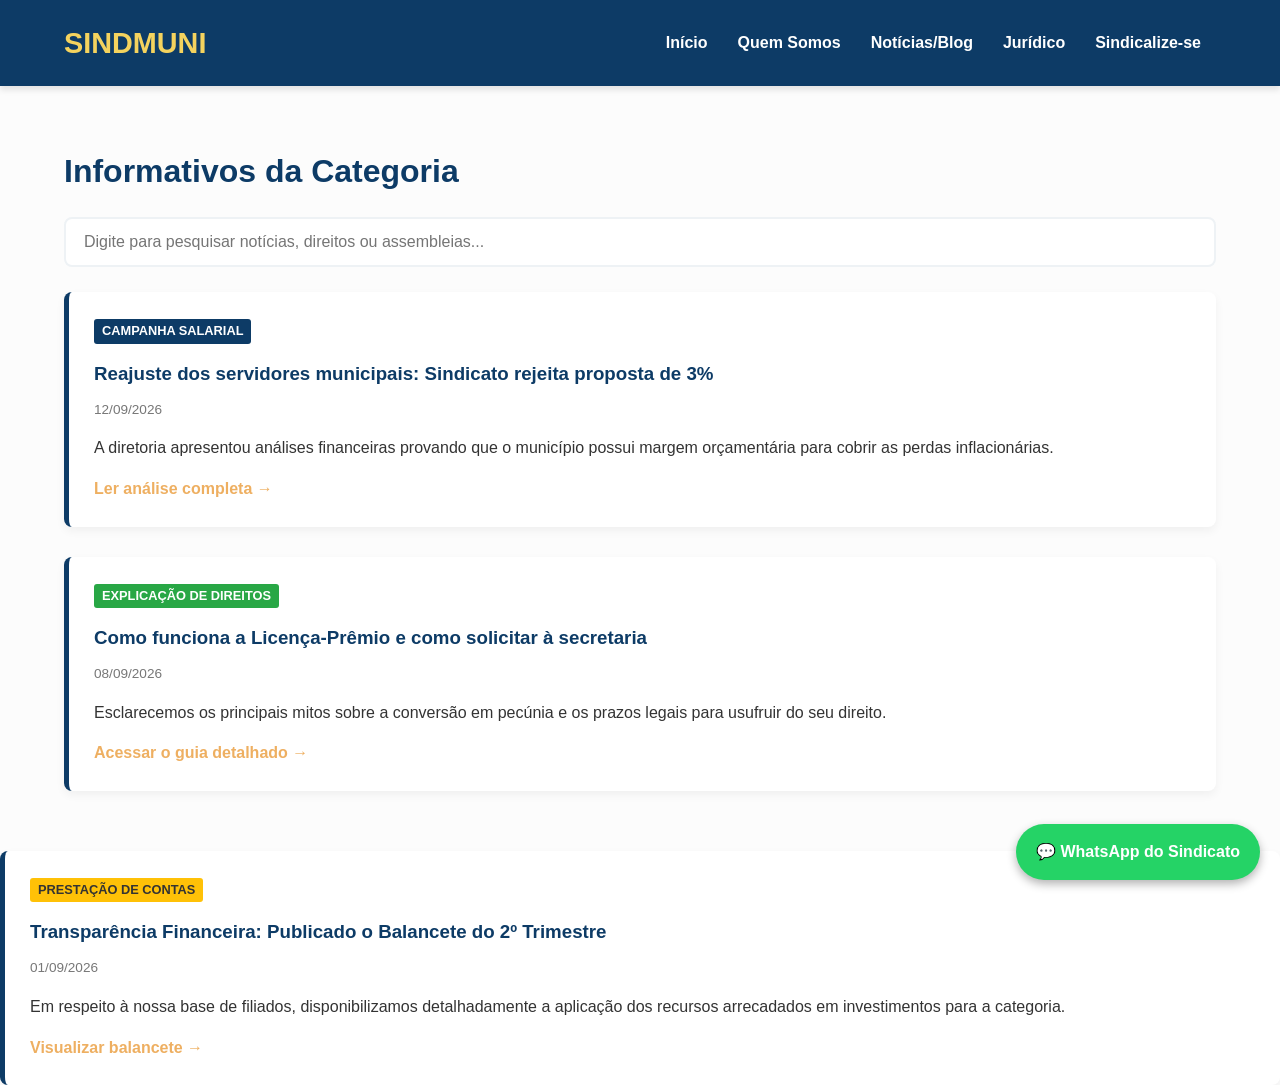
==== blog.html @ 1d119b9d "Primeiro commit do site do sindicato" ====
<!DOCTYPE html>
<html lang="pt-BR">
<head>
    <meta charset="UTF-8">
    <meta name="viewport" content="width=device-width, initial-scale=1.0">
    <title>Blog e Notícias - SINDMUNI</title>
    <link rel="stylesheet" href="style.css">
</head>
<body>
    <header>
        <div class="container header-container">
            <div class="logo"><h1>SINDMUNI</h1></div>
            <nav>
                <ul>
                    <li><a href="index.html">Início</a></li>
                    <li><a href="quem-somos.html">Quem Somos</a></li>
                    <li><a href="blog.html">Notícias/Blog</a></li>
                    <li><a href="juridico.html">Jurídico</a></li>
                    <li><a href="index.html#filiar">Sindicalize-se</a></li>
                </ul>
            </nav>
        </div>
    </header>

    <main class="container secao layout-blog">
    <div class="lista-artigos">
        <h2 class="titulo-secao" style="text-align: left; margin-bottom: 20px;">Informativos da Categoria</h2>
        
        <!-- CAMPO DE BUSCA INTERNA -->
        <div class="caixa-busca">
            <input type="text" id="input-busca" placeholder="Digite para pesquisar notícias, direitos ou assembleias...">
        </div>

        <div class="grid-noticias" id="grid-artigos" style="grid-template-columns: 1fr;">
            <!-- Artigo 1 -->
            <article class="card-noticia">
                <span class="categoria" style="background: #0d3b66; color:#fff; padding:2px 8px; border-radius:3px; font-size:0.8rem;">Campanha Salarial</span>
                <h3 style="margin-top:10px;">Reajuste dos servidores municipais: Sindicato rejeita proposta de 3%</h3>
                <p class="data">12/09/2026</p>
                <p>A diretoria apresentou análises financeiras provando que o município possui margem orçamentária para cobrir as perdas inflacionárias.</p>
                <a href="#" class="ler-mais">Ler análise completa →</a>
            </article>

            <!-- Artigo 2 -->
            <article class="card-noticia">
                <span class="categoria" style="background: #28a745; color:#fff; padding:2px 8px; border-radius:3px; font-size:0.8rem;">Explicação de Direitos</span>
                <h3 style="margin-top:10px;">Como funciona a Licença-Prêmio e como solicitar à secretaria</h3>
                <p class="data">08/09/2026</p>
                <p>Esclarecemos os principais mitos sobre a conversão em pecúnia e os prazos legais para usufruir do seu direito.</p>
                <a href="#" class="ler-mais">Acessar o guia detalhado →</a>
            </article>
        </div>
    </div>
    <!-- (Mantenha a sidebar e o restante da estrutura) -->
    </main>

    <!-- Artigo 3: Linha Editorial - Prestação de Contas -->
            <article class="card-noticia">
                <span class="categoria" style="background: #ffc107; color:#333; padding:2px 8px; border-radius:3px; font-size:0.8rem;">Prestação de Contas</span>
                <h3 style="margin-top:10px;">Transparência Financeira: Publicado o Balancete do 2º Trimestre</h3>
                <p class="data">01/09/2026</p>
                <p>Em respeito à nossa base de filiados, disponibilizamos detalhadamente a aplicação dos recursos arrecadados em investimentos para a categoria.</p>
                <a href="#" class="ler-mais">Visualizar balancete →</a>
            </article>
        </div>
    </main>

    <!-- BOTÃO FLUTUANTE DO WHATSAPP -->
<a href="https://wa.me." class="whatsapp-flutuante" target="_blank">
    <span>💬 WhatsApp do Sindicato</span>
</a>

<script src="script.js"></script>

</body>
</html>
---- style.css ----
/* Configurações Gerais */
* {
    margin: 0;
    padding: 0;
    box-sizing: border-box;
    font-family: 'Segoe UI', Tahoma, Geneva, Verdana, sans-serif;
}

body {
    color: #333;
    line-height: 1.6;
    background-color: #fcfcfc;
}

.container {
    width: 90%;
    max-width: 1200px;
    margin: 0 auto;
}

.secao {
    padding: 60px 0;
}

.titulo-secao {
    text-align: center;
    font-size: 2rem;
    color: #0d3b66;
    margin-bottom: 40px;
}

.bg-cinza {
    background-color: #f4f7f6;
}

/* Menu de Navegação */
header {
    background-color: #0d3b66;
    color: #fff;
    padding: 20px 0;
    position: sticky;
    top: 0;
    z-index: 100;
    box-shadow: 0 4px 6px rgba(0,0,0,0.1);
}

.header-container {
    display: flex;
    justify-content: space-between;
    align-items: center;
    flex-wrap: wrap;
}

.logo h1 {
    font-size: 1.8rem;
    color: #f4d35e;
}

.logo p {
    font-size: 0.8rem;
    opacity: 0.8;
}

nav ul {
    display: flex;
    list-style: none;
}

nav ul li a {
    color: #fff;
    text-decoration: none;
    padding: 10px 15px;
    font-weight: 600;
    transition: 0.3s;
}

nav ul li a:hover {
    color: #f4d35e;
}

/* Banner Principal */
.hero {
    background: linear-gradient(rgba(13, 59, 102, 0.85), rgba(13, 59, 102, 0.85)), url('https://picsum.photos') no-repeat center center/cover;
    color: #fff;
    text-align: center;
    padding: 100px 20px;
}

.hero-content h2 {
    font-size: 2.5rem;
    margin-bottom: 20px;
}

.hero-content p {
    font-size: 1.2rem;
    margin-bottom: 30px;
    max-width: 800px;
    margin-left: auto;
    margin-right: auto;
}

.btn-principal {
    display: inline-block;
    background-color: #f4d35e;
    color: #0d3b66;
    padding: 12px 30px;
    text-decoration: none;
    font-weight: bold;
    border-radius: 5px;
    transition: 0.3s;
}

.btn-principal:hover {
    background-color: #eeaf61;
}

/* Layout de Notícias (Grid) */
.grid-noticias {
    display: grid;
    grid-template-columns: repeat(auto-fit, minmax(300px, 1fr));
    gap: 30px;
}

.card-noticia {
    background: #fff;
    padding: 25px;
    border-radius: 8px;
    box-shadow: 0 4px 10px rgba(0,0,0,0.05);
    border-left: 5px solid #0d3b66;
}

.card-noticia h3 {
    margin-bottom: 10px;
    color: #0d3b66;
}

.card-noticia .data {
    font-size: 0.85rem;
    color: #777;
    margin-bottom: 15px;
}

.ler-mais {
    display: inline-block;
    margin-top: 15px;
    color: #eeaf61;
    text-decoration: none;
    font-weight: bold;
}

/* Layout de Benefícios */
.grid-beneficios {
    display: grid;
    grid-template-columns: repeat(auto-fit, minmax(280px, 1fr));
    gap: 25px;
}

.card-beneficio {
    background: #fff;
    padding: 30px;
    text-align: center;
    border-radius: 8px;
    box-shadow: 0 2px 5px rgba(0,0,0,0.05);
}

.card-beneficio h4 {
    color: #0d3b66;
    margin-bottom: 15px;
    font-size: 1.2rem;
}

/* Formulário */
.form-container {
    max-width: 600px;
    margin: 0 auto;
    background: #fff;
    padding: 40px;
    border-radius: 8px;
    box-shadow: 0 4px 15px rgba(0,0,0,0.1);
}

.form-container h2 {
    color: #0d3b66;
    margin-bottom: 10px;
}

.form-container p {
    margin-bottom: 25px;
    color: #666;
}

.campo {
    margin-bottom: 20px;
}

.campo label {
    display: block;
    margin-bottom: 5px;
    font-weight: 600;
}

.campo input {
    width: 100%;
    padding: 10px;
    border: 1px solid #ccc;
    border-radius: 4px;
    font-size: 1rem;
}

.btn-enviar {
    width: 100%;
    background-color: #0d3b66;
    color: #fff;
    padding: 12px;
    border: none;
    border-radius: 4px;
    font-size: 1.1rem;
    font-weight: bold;
    cursor: pointer;
    transition: 0.3s;
}

.btn-enviar:hover {
    background-color: #082542;
}

/* Rodapé */
footer {
    background-color: #111;
    color: #ccc;
    padding: 40px 0 10px 0;
}

.footer-grid {
    display: flex;
    justify-content: space-between;
    flex-wrap: wrap;
    gap: 30px;
    margin-bottom: 30px;
}

footer h3, footer h4 {
    color: #fff;
    margin-bottom: 15px;
}

.footer-bottom {
    text-align: center;
    border-top: 1px solid #333;
    padding-top: 20px;
    font-size: 0.9rem;
}

/* Responsividade Mobile Básica */
@media (max-width: 768px) {
    .header-container {
        flex-direction: column;
        text-align: center;
    }
    nav ul {
        margin-top: 15px;
    }
    .hero-content h2 {
        font-size: 1.8rem;
    }
}

/* Estilo complementar para as categorias do Blog */
.categoria {
    display: inline-block;
    font-weight: bold;
    text-transform: uppercase;
    font-size: 0.75rem;
    color: #0d3b66;
    margin-bottom: 5px;
}

/* --- Melhorias de Divulgação e Integração --- */

/* Estilo do Botão do WhatsApp Flutuante */
.whatsapp-flutuante {
    position: fixed;
    bottom: 20px;
    right: 20px;
    background-color: #25d366;
    color: white;
    padding: 15px 20px;
    border-radius: 30px;
    text-decoration: none;
    font-weight: bold;
    box-shadow: 0 4px 10px rgba(0,0,0,0.3);
    z-index: 1000;
    transition: transform 0.3s ease;
}

.whatsapp-flutuante:hover {
    transform: scale(1.05);
    background-color: #20ba5a;
    color: white;
}

/* Layout de Duas Colunas do Blog */
.layout-blog {
    display: flex;
    gap: 40px;
}

.lista-artigos {
    flex: 2;
}

.sidebar-blog {
    flex: 1;
    min-width: 280px;
}

/* Caixa da Newsletter */
.widget-newsletter {
    background-color: #fff;
    padding: 25px;
    border-radius: 8px;
    box-shadow: 0 4px 10px rgba(0,0,0,0.05);
    border-top: 4px solid #0d3b66;
}

.widget-newsletter h3 {
    color: #0d3b66;
    margin-bottom: 10px;
    font-size: 1.2rem;
}

.widget-newsletter p {
    font-size: 0.9rem;
    color: #666;
    line-height: 1.4;
}

/* Ajuste Responsivo para o Blog no Celular */
@media (max-width: 900px) {
    .layout-blog {
        flex-direction: column;
    }
    .sidebar-blog {
        width: 100%;
    }
}

/* --- PAINEL DE AVISOS URGENTES --- */
.alerta-urgente {
    background-color: #d9534f;
    color: #fff;
    padding: 12px 0;
    font-size: 0.95rem;
    box-shadow: 0 2px 5px rgba(0,0,0,0.2);
}

.alerta-content {
    display: flex;
    align-items: center;
    gap: 15px;
}

.badge-alerta {
    background-color: #fff;
    color: #d9534f;
    padding: 3px 8px;
    font-weight: bold;
    border-radius: 3px;
    font-size: 0.8rem;
    animation: piscar 1.5s infinite;
}

@keyframes piscar {
    0% { opacity: 1; }
    50% { opacity: 0.4; }
    100% { opacity: 1; }
}

/* --- VITRINE DE CONVÊNIOS --- */
.grid-convenios {
    display: grid;
    grid-template-columns: repeat(auto-fit, minmax(260px, 1fr));
    gap: 25px;
}

.card-convenio {
    background: #fff;
    border: 1px solid #eef2f5;
    padding: 30px 20px;
    border-radius: 8px;
    text-align: center;
    box-shadow: 0 4px 6px rgba(0,0,0,0.02);
    transition: transform 0.3s, box-shadow 0.3s;
    position: relative;
}

.card-convenio:hover {
    transform: translateY(-5px);
    box-shadow: 0 8px 15px rgba(13, 59, 102, 0.1);
}

.icone-convenio {
    font-size: 2.5rem;
    margin-bottom: 15px;
}

.card-convenio h3 {
    color: #0d3b66;
    font-size: 1.25rem;
    margin-bottom: 10px;
}

.card-convenio p {
    font-size: 0.9rem;
    color: #666;
    margin-bottom: 20px;
}

.tag-desconto {
    display: inline-block;
    background-color: #e3f2fd;
    color: #0d3b66;
    padding: 4px 12px;
    border-radius: 20px;
    font-size: 0.85rem;
    font-weight: bold;
}

/* --- MELHORIA: BOTÃO FECHAR ALERTA --- */
.alerta-content {
    position: relative;
    padding-right: 40px; /* Garante que o texto não sobreponha o botão X */
}

.btn-fechar-alerta {
    position: absolute;
    right: 0;
    top: 50%;
    transform: translateY(-50%);
    background: none;
    border: none;
    color: #fff;
    font-size: 1.6rem;
    cursor: pointer;
    line-height: 1;
    opacity: 0.7;
    transition: opacity 0.2s;
}

.btn-fechar-alerta:hover {
    opacity: 1;
}

/* --- MELHORIA: ACCORDION FAQ --- */
.faq-container {
    max-width: 800px;
    margin: 0 auto;
}

.faq-item {
    background: #fff;
    border: 1px solid #eef2f5;
    margin-bottom: 12px;
    border-radius: 6px;
    box-shadow: 0 2px 4px rgba(0,0,0,0.02);
    overflow: hidden;
}

.faq-pergunta {
    width: 100%;
    background: none;
    border: none;
    text-align: left;
    padding: 20px;
    font-size: 1.1rem;
    font-weight: 600;
    color: #0d3b66;
    cursor: pointer;
    display: flex;
    justify-content: space-between;
    align-items: center;
    transition: background 0.2s;
}

.faq-pergunta:hover {
    background-color: #fcfdfe;
}

/* Adiciona um sinal de + que vira - quando ativo */
.faq-pergunta::after {
    content: '+';
    font-size: 1.4rem;
    color: #eeaf61;
    transition: transform 0.3s ease;
}

.faq-item.ativo .faq-pergunta::after {
    content: '−';
    transform: rotate(180deg);
}

.faq-resposta {
    max-height: 0;
    overflow: hidden;
    transition: max-height 0.3s ease-out;
    background-color: #f9fbfd;
}

.faq-resposta p {
    padding: 0 20px 20px 20px;
    color: #555;
    font-size: 0.95rem;
    line-height: 1.5;
}

/* --- ESTILO DA CAIXA DE BUSCA --- */
.caixa-busca {
    margin-bottom: 25px;
}

.caixa-busca input {
    width: 100%;
    padding: 14px 18px;
    font-size: 1rem;
    border: 2px solid #eef2f5;
    border-radius: 8px;
    outline: none;
    transition: border-color 0.2s;
    background-color: #fff;
}

.caixa-busca input:focus {
    border-color: #0d3b66;
}
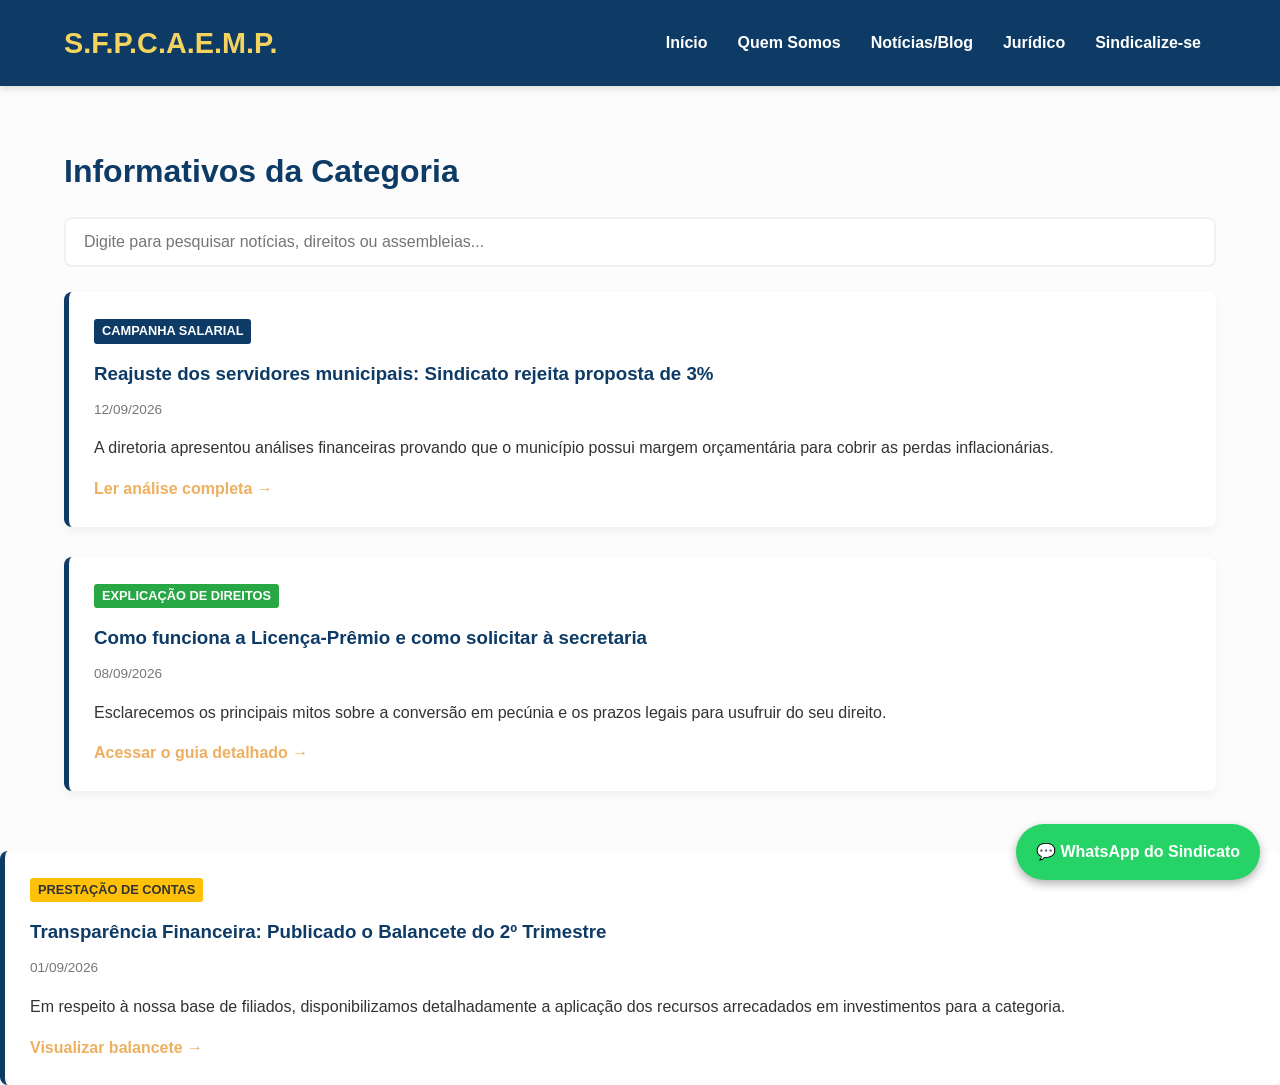
==== commit 8e5091f5: "Atualizando textos para a sigla oficial do sindicato" ====
--- a/blog.html
+++ b/blog.html
@@ -3,13 +3,13 @@
 <head>
     <meta charset="UTF-8">
     <meta name="viewport" content="width=device-width, initial-scale=1.0">
-    <title>Blog e Notícias - SINDMUNI</title>
+    <title>Blog e Notícias - S.F.P.C.A.E.M.P.</title>
     <link rel="stylesheet" href="style.css">
 </head>
 <body>
     <header>
         <div class="container header-container">
-            <div class="logo"><h1>SINDMUNI</h1></div>
+            <div class="logo"><h1>S.F.P.C.A.E.M.P.</h1></div>
             <nav>
                 <ul>
                     <li><a href="index.html">Início</a></li>
